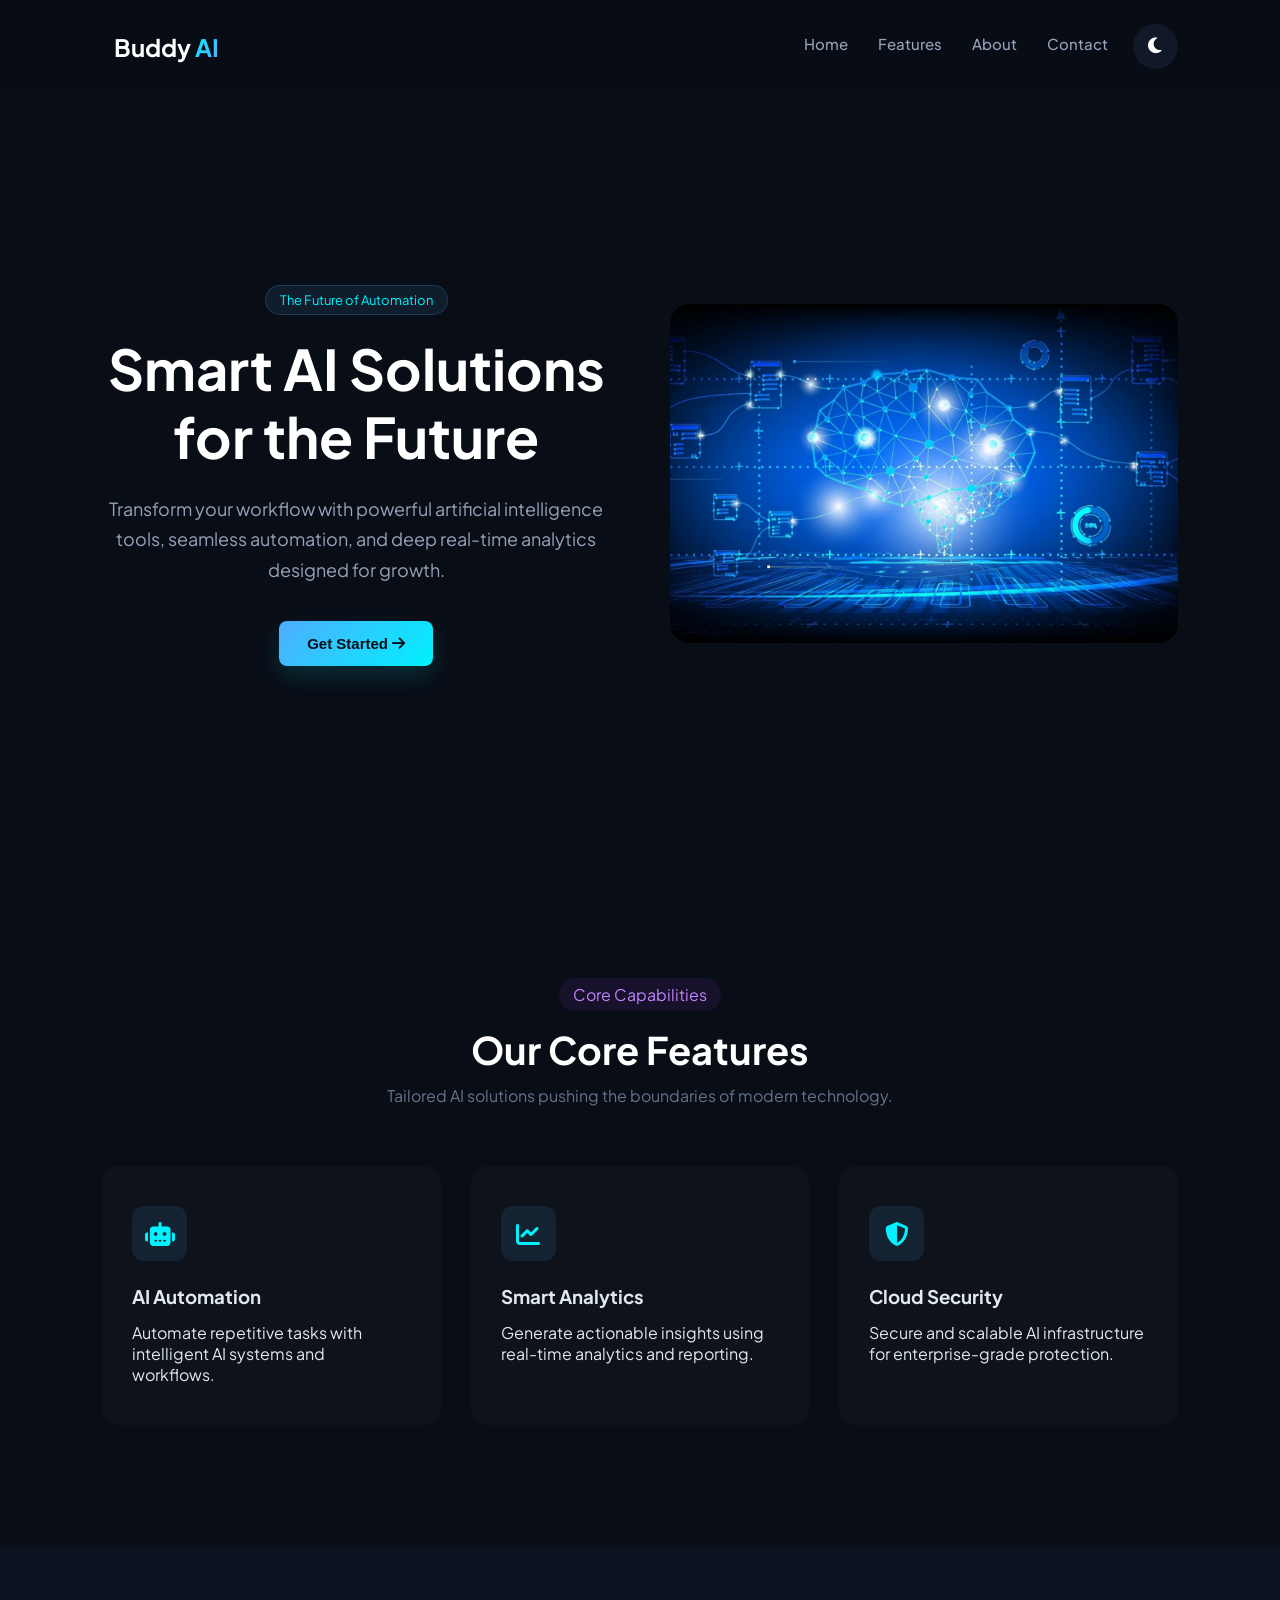
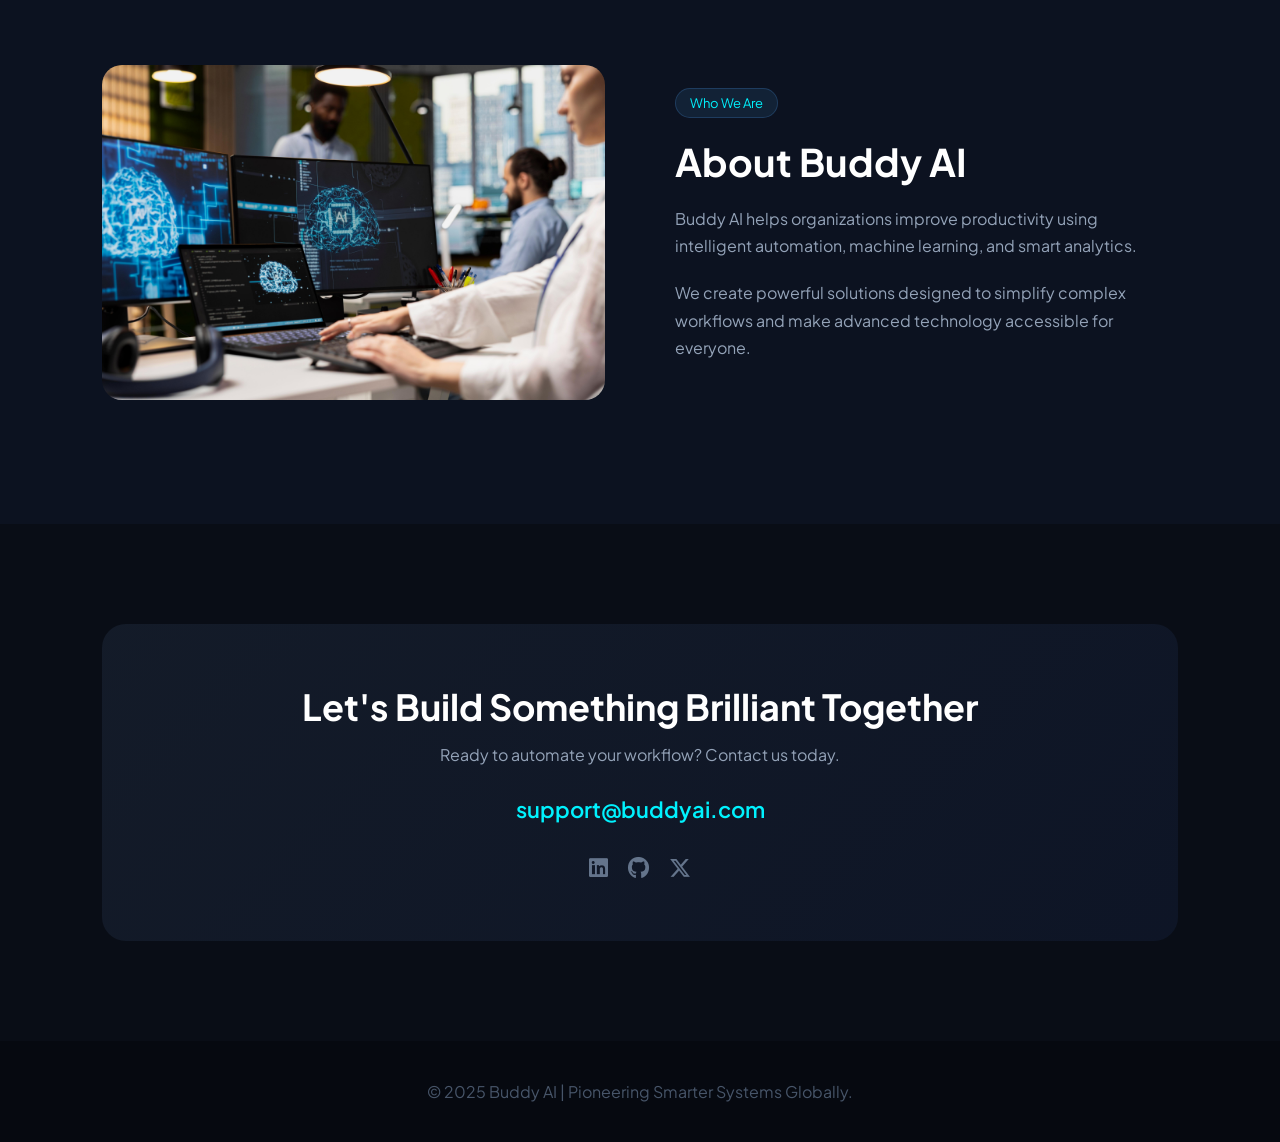
==== WebDev-L1-LandingPage/index.html @ 5f617d8b "uploaded the project of Landingpage of BuddyaAi" ====
<!DOCTYPE html>
<html lang="en">

<head>

    <meta charset="UTF-8">
    <meta name="viewport" content="width=device-width, initial-scale=1.0">

    <title>Buddy AI - Next Gen AI Solutions</title>

    <!-- Google Fonts -->
    <link rel="preconnect" href="https://fonts.googleapis.com">

    <link href="https://fonts.googleapis.com/css2?family=Plus+Jakarta+Sans:wght@300;400;500;600;700&display=swap" rel="stylesheet">

    <!-- Font Awesome -->
    <link rel="stylesheet" href="https://cdnjs.cloudflare.com/ajax/libs/font-awesome/6.5.1/css/all.min.css">

    <!-- CSS -->
    <link rel="stylesheet" href="style.css">

</head>

<body>

    <!-- Navbar -->

    <header>

        <nav class="navbar">

            <h2 class="logo">

                <i class="fa-solid fa-brain-circuit logo-icon"></i>

                Buddy <span class="accent-text">AI</span>

            </h2>

            <div class="nav-right">

                <ul class="nav-links">

                    <li><a href="#home">Home</a></li>
                    <li><a href="#features">Features</a></li>
                    <li><a href="#about">About</a></li>
                    <li><a href="#contact">Contact</a></li>

                </ul>

                <!-- Theme Toggle Button -->

                <button id="theme-toggle">

                    <i class="fa-solid fa-moon"></i>

                </button>

            </div>

        </nav>

    </header>

    <!-- Hero Section -->

    <section class="hero" id="home">

        <div class="hero-container">

            <div class="hero-content">

                <span class="badge">The Future of Automation</span>

                <h1>Smart AI Solutions for the Future</h1>

                <p>
                    Transform your workflow with powerful artificial intelligence tools,
                    seamless automation, and deep real-time analytics designed for growth.
                </p>

                <div class="hero-buttons">

                    <button class="btn btn-primary">

                        Get Started

                        <i class="fa-solid fa-arrow-right"></i>

                    </button>

                </div>

            </div>

            <div class="hero-image">

                <img src="images/hero.jpg" alt="AI Technology">

            </div>

        </div>

    </section>

    <!-- Features -->

    <section class="features" id="features">

        <div class="section-header">

            <span class="badge-center">Core Capabilities</span>

            <h2>Our Core Features</h2>

            <p>
                Tailored AI solutions pushing the boundaries of modern technology.
            </p>

        </div>

        <div class="feature-container">

            <div class="feature-card">

                <div class="icon-box">

                    <i class="fa-solid fa-robot"></i>

                </div>

                <h3>AI Automation</h3>

                <p>
                    Automate repetitive tasks with intelligent AI systems and workflows.
                </p>

            </div>

            <div class="feature-card">

                <div class="icon-box">

                    <i class="fa-solid fa-chart-line"></i>

                </div>

                <h3>Smart Analytics</h3>

                <p>
                    Generate actionable insights using real-time analytics and reporting.
                </p>

            </div>

            <div class="feature-card">

                <div class="icon-box">

                    <i class="fa-solid fa-shield-halved"></i>

                </div>

                <h3>Cloud Security</h3>

                <p>
                    Secure and scalable AI infrastructure for enterprise-grade protection.
                </p>

            </div>

        </div>

    </section>

    <!-- About -->

    <section class="about" id="about">

        <div class="about-container">

            <div class="about-image">

                <img src="images/about.jpg" alt="AI Workspace">

            </div>

            <div class="about-content">

                <span class="badge">Who We Are</span>

                <h2>About Buddy AI</h2>

                <p>
                    Buddy AI helps organizations improve productivity using intelligent
                    automation, machine learning, and smart analytics.
                </p>

                <p>
                    We create powerful solutions designed to simplify complex workflows
                    and make advanced technology accessible for everyone.
                </p>

            </div>

        </div>

    </section>

    <!-- Contact -->

    <section class="contact" id="contact">

        <div class="contact-card">

            <h2>Let's Build Something Brilliant Together</h2>

            <p>
                Ready to automate your workflow? Contact us today.
            </p>

            <a href="mailto:support@buddyai.com" class="email-link">

                support@buddyai.com

            </a>

            <div class="social-icons">

                <a href="#"><i class="fa-brands fa-linkedin"></i></a>

                <a href="#"><i class="fa-brands fa-github"></i></a>

                <a href="#"><i class="fa-brands fa-x-twitter"></i></a>

            </div>

        </div>

    </section>

    <!-- Footer -->

    <footer>

        <p>
            © 2025 Buddy AI | Pioneering Smarter Systems Globally.
        </p>

    </footer>

    <!-- JavaScript -->

    <script>

        const toggleBtn = document.getElementById("theme-toggle");

        toggleBtn.addEventListener("click", () => {

            document.body.classList.toggle("light-mode");

            if(document.body.classList.contains("light-mode")){

                toggleBtn.innerHTML = '<i class="fa-solid fa-sun"></i>';

            }

            else{

                toggleBtn.innerHTML = '<i class="fa-solid fa-moon"></i>';

            }

        });

    </script>

</body>

</html>
---- WebDev-L1-LandingPage/style.css ----
html{
    scroll-behavior:smooth;
}

*{
    margin:0;
    padding:0;
    box-sizing:border-box;
}

body{
    font-family:'Plus Jakarta Sans', sans-serif;
    background:#090d16;
    color:#e2e8f0;
    overflow-x:hidden;
    transition:0.4s;
}

/* LIGHT MODE */

body.light-mode{
    background:#f5f7fb;
    color:#111827;
}

body.light-mode .navbar{
    background:white;
}

body.light-mode .hero,
body.light-mode .features,
body.light-mode .contact{
    background:#f5f7fb;
}

body.light-mode .about{
    background:#ffffff;
}

body.light-mode .feature-card,
body.light-mode .contact-card{
    background:white;
    border:1px solid #dbeafe;
}

body.light-mode .hero-content h1,
body.light-mode .section-header h2,
body.light-mode .about-content h2,
body.light-mode .contact-card h2,
body.light-mode .logo{
    color:#111827;
}

body.light-mode .feature-card p,
body.light-mode .hero-content p,
body.light-mode .about-content p,
body.light-mode .contact-card p,
body.light-mode .nav-links a{
    color:#475569;
}

/* Logo */

.logo-icon{
    margin-right:8px;
}

.accent-text{
    background:linear-gradient(135deg,#00f2fe 0%,#4facfe 100%);
    -webkit-background-clip:text;
    -webkit-text-fill-color:transparent;
}

/* Navbar */

.navbar{
    display:flex;
    justify-content:space-between;
    align-items:center;
    padding:24px 8%;
    position:sticky;
    top:0;
    background:rgba(9,13,22,0.9);
    backdrop-filter:blur(12px);
    z-index:1000;
}

.logo{
    font-size:24px;
    font-weight:700;
    color:white;
}

.nav-right{
    display:flex;
    align-items:center;
    gap:25px;
}

.nav-links{
    display:flex;
    list-style:none;
    gap:30px;
}

.nav-links a{
    text-decoration:none;
    color:#94a3b8;
    font-size:15px;
    font-weight:500;
    transition:0.3s;
}

.nav-links a:hover{
    color:#00f2fe;
}

.nav-links a::after{
    content:'';
    width:0%;
    height:2px;
    background:#00f2fe;
    display:block;
    margin-top:5px;
    transition:0.3s;
}

.nav-links a:hover::after{
    width:100%;
}

/* Theme Button */

#theme-toggle{
    width:45px;
    height:45px;
    border:none;
    border-radius:50%;
    cursor:pointer;
    font-size:18px;
    background:#111827;
    color:white;
    transition:0.3s;
}

#theme-toggle:hover{
    transform:scale(1.1);
}

body.light-mode #theme-toggle{
    background:#dbeafe;
    color:#111827;
}

/* Hero */

.hero{
    min-height:85vh;
    display:flex;
    align-items:center;
    padding:60px 8%;
}

.hero-container{
    display:grid;
    grid-template-columns:1fr 1fr;
    gap:60px;
    align-items:center;
}

.hero-content{
    text-align:center;
}

.badge{
    display:inline-block;
    padding:6px 14px;
    border-radius:20px;
    background:rgba(79,172,254,0.1);
    border:1px solid rgba(79,172,254,0.2);
    color:#00f2fe;
    margin-bottom:20px;
    font-size:13px;
}

.hero-content h1{
    font-size:56px;
    margin-bottom:24px;
    line-height:1.2;
    color:white;
}

.hero-content p{
    font-size:18px;
    line-height:1.7;
    margin-bottom:35px;
    color:#94a3b8;
}

.hero-buttons{
    display:flex;
    justify-content:center;
}

.btn{
    padding:14px 28px;
    border-radius:8px;
    font-size:15px;
    font-weight:600;
    cursor:pointer;
    border:none;
}

.btn-primary{
    background:linear-gradient(135deg,#4facfe 0%,#00f2fe 100%);
    color:#090d16;
    box-shadow:0 10px 25px rgba(0,242,254,0.15);
    transition:0.3s;
}

.btn-primary:hover{
    transform:translateY(-2px);
    box-shadow:0 15px 35px rgba(0,242,254,0.35);
}

.hero-image img{
    width:100%;
    border-radius:20px;
}

/* Features */

.features{
    padding:120px 8%;
}

.section-header{
    text-align:center;
    margin-bottom:60px;
}

.badge-center{
    display:inline-block;
    padding:6px 14px;
    border-radius:20px;
    background:rgba(147,51,234,0.1);
    color:#c084fc;
    margin-bottom:15px;
}

.section-header h2{
    font-size:38px;
    margin-bottom:12px;
    color:white;
}

.section-header p{
    color:#64748b;
}

.feature-container{
    display:grid;
    grid-template-columns:repeat(auto-fit,minmax(300px,1fr));
    gap:30px;
}

.feature-card{
    background:rgba(255,255,255,0.02);
    padding:40px 30px;
    border-radius:16px;
    transition:0.3s;
}

.feature-card:hover{
    transform:translateY(-8px);
}

.icon-box{
    width:55px;
    height:55px;
    background:rgba(79,172,254,0.1);
    border-radius:12px;
    display:flex;
    align-items:center;
    justify-content:center;
    margin-bottom:24px;
}

.icon-box i{
    color:#00f2fe;
    font-size:24px;
}

.feature-card h3{
    margin-bottom:14px;
}

/* About */

.about{
    padding:120px 8%;
    background:#0c1220;
}

.about-container{
    display:grid;
    grid-template-columns:1fr 1fr;
    gap:70px;
    align-items:center;
}

.about-image img{
    width:100%;
    border-radius:20px;
}

.about-content h2{
    font-size:38px;
    margin-bottom:20px;
    color:white;
}

.about-content p{
    line-height:1.7;
    margin-bottom:20px;
    color:#94a3b8;
}

/* Contact */

.contact{
    padding:100px 8%;
}

.contact-card{
    background:linear-gradient(135deg, rgba(30,41,59,0.5), rgba(15,23,42,0.8));
    padding:60px 40px;
    border-radius:24px;
    text-align:center;
}

.contact-card h2{
    font-size:36px;
    margin-bottom:15px;
    color:white;
}

.contact-card p{
    margin-bottom:30px;
    color:#94a3b8;
}

.email-link{
    color:#00f2fe;
    text-decoration:none;
    font-size:22px;
    font-weight:600;
}

.social-icons{
    display:flex;
    justify-content:center;
    gap:20px;
    margin-top:30px;
}

.social-icons a{
    color:#64748b;
    font-size:22px;
    transition:0.3s;
}

.social-icons a:hover{
    color:white;
}

/* Footer */

footer{
    text-align:center;
    padding:40px;
    background:#060910;
    color:#475569;
}

/* Responsive */

@media screen and (max-width:992px){

    .hero-container,
    .about-container{
        grid-template-columns:1fr;
    }

    .hero-content h1{
        font-size:42px;
    }

}

@media screen and (max-width:768px){

    .navbar{
        flex-direction:column;
        gap:20px;
    }

    .nav-right{
        flex-direction:column;
    }

    .nav-links{
        gap:20px;
    }

    .hero-content h1{
        font-size:36px;
    }

}
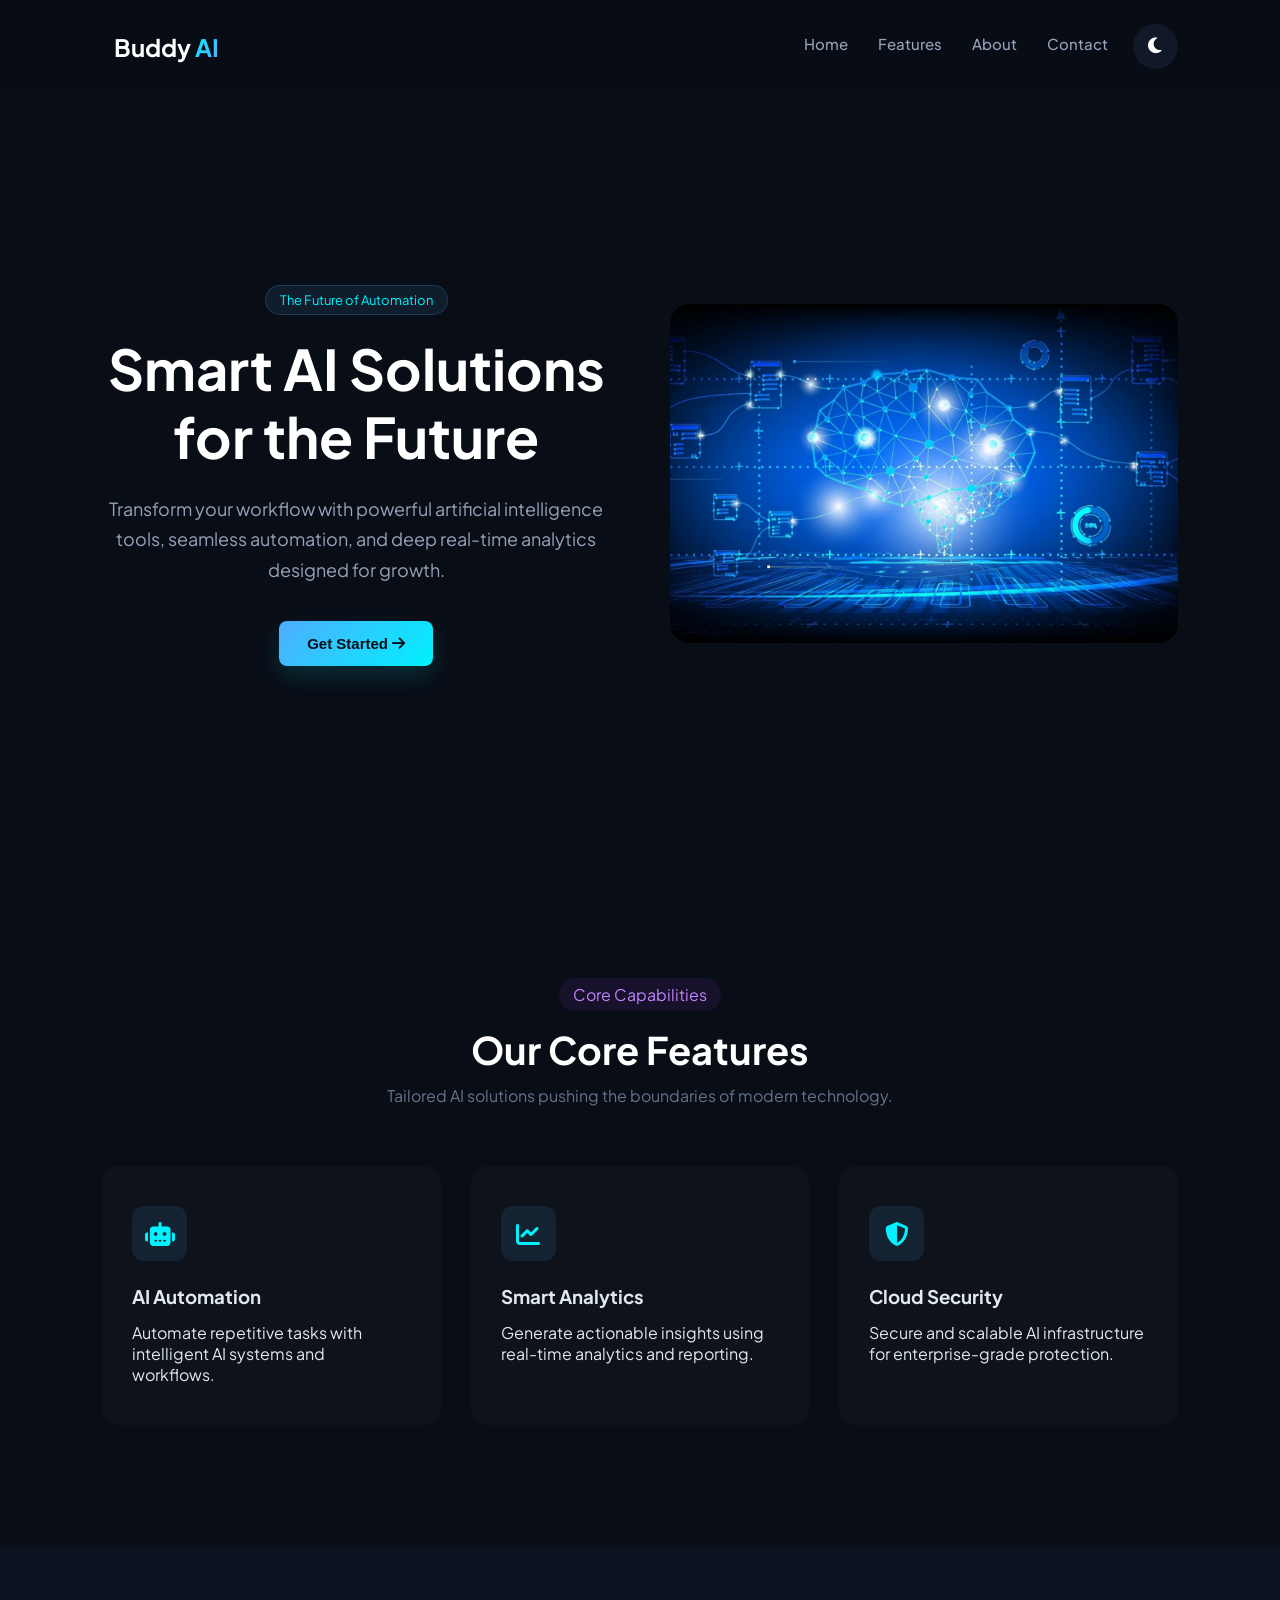
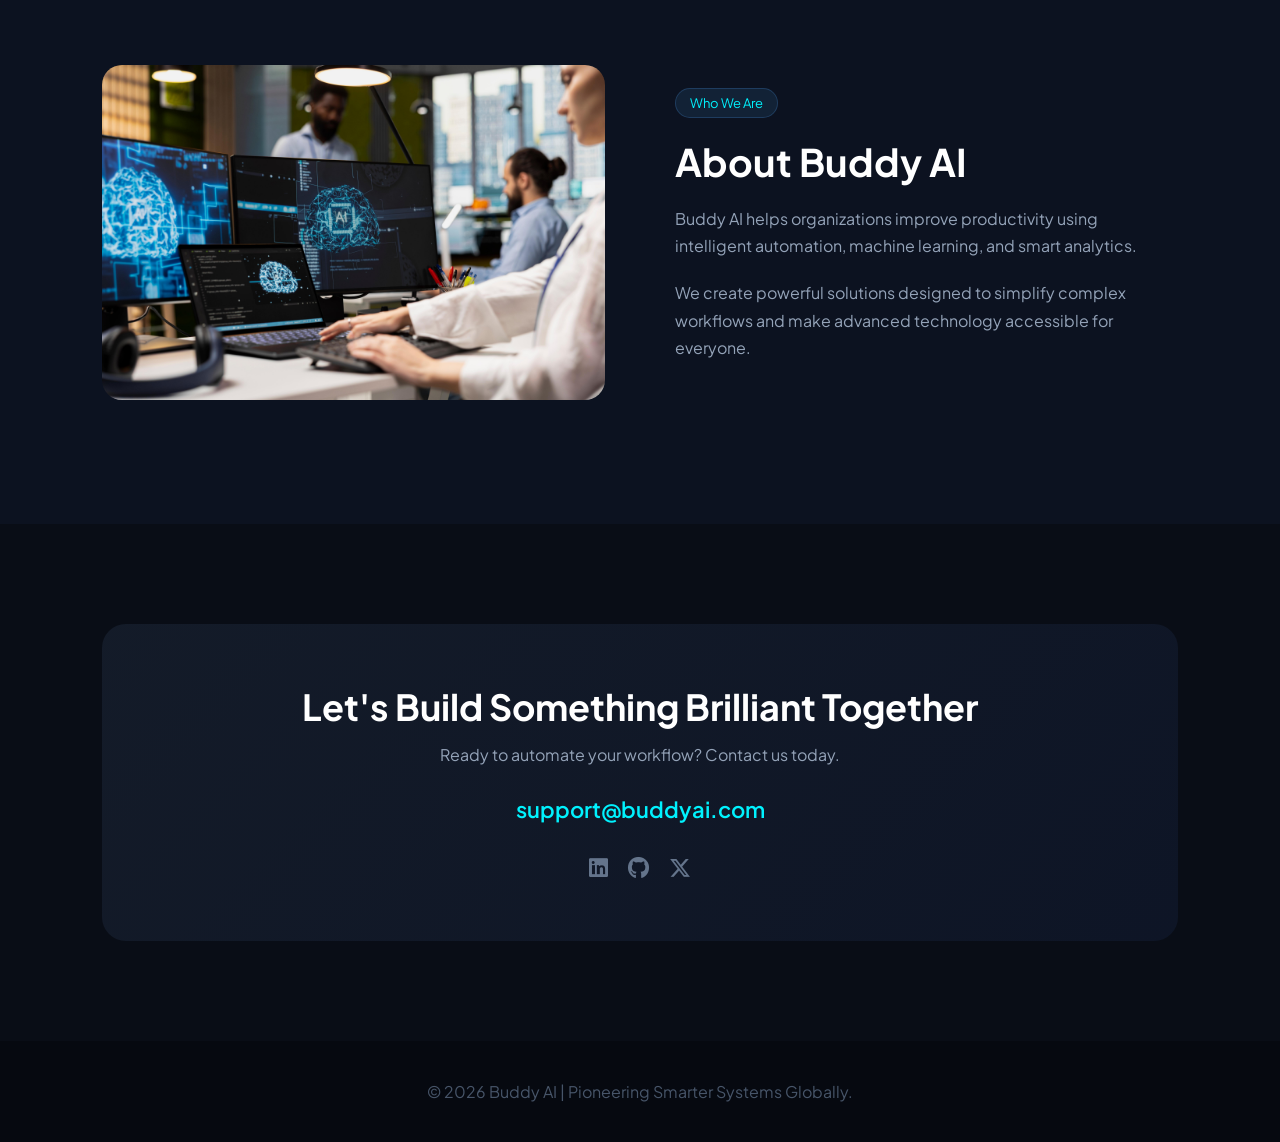
==== commit 3d6757d5: "Update index.html" ====
--- a/WebDev-L1-LandingPage/index.html
+++ b/WebDev-L1-LandingPage/index.html
@@ -244,7 +244,7 @@
     <footer>
 
         <p>
-            © 2025 Buddy AI | Pioneering Smarter Systems Globally.
+            © 2026 Buddy AI | Pioneering Smarter Systems Globally.
         </p>
 
     </footer>
@@ -277,4 +277,4 @@
 
 </body>
 
-</html>+</html>
